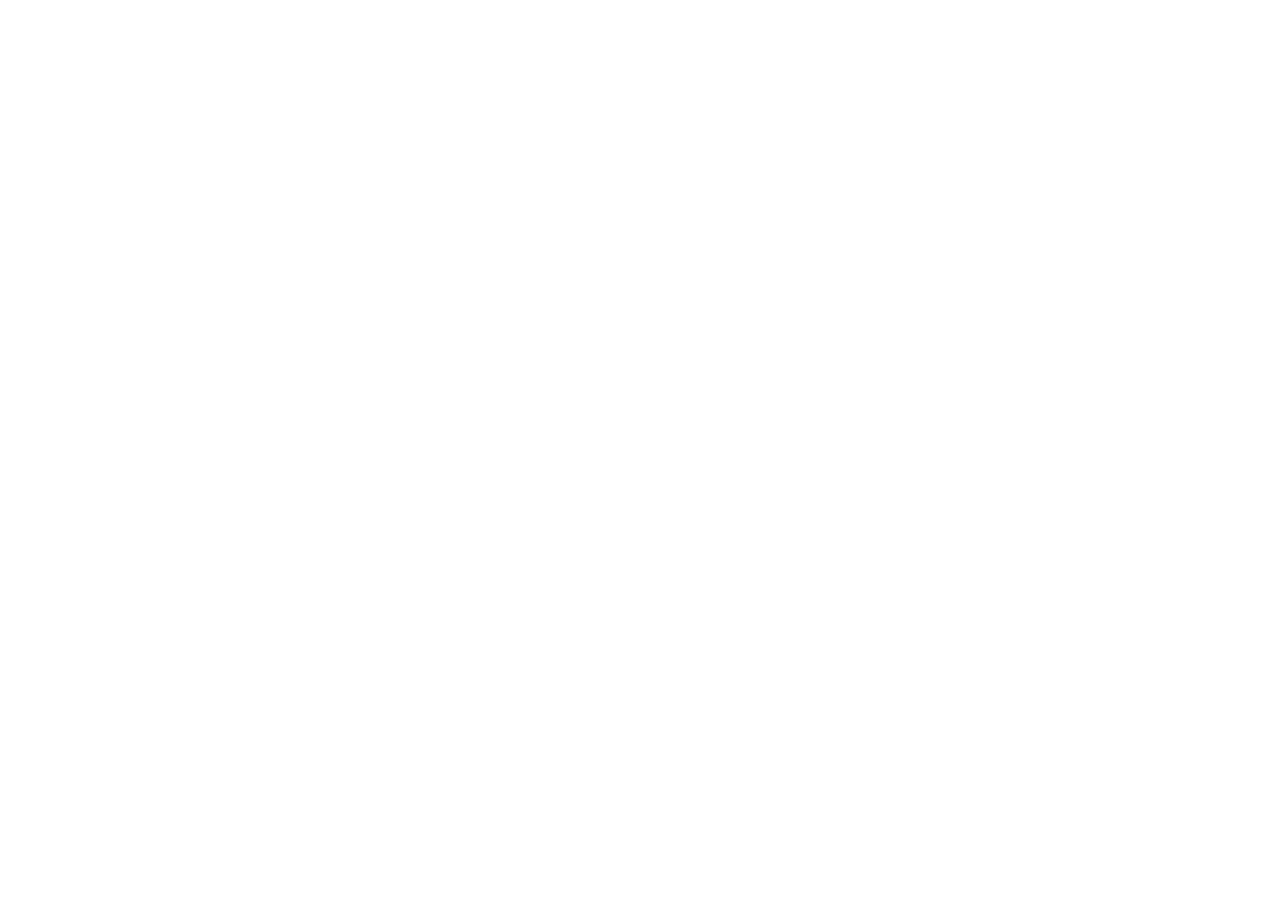
==== index.html @ 06be6895 "First Commit" ====
<!DOCTYPE html>
<html lang="en">

<head>
    <meta charset="UTF-8">
    <meta http-equiv="X-UA-Compatible" content="IE=edge">
    <meta name="viewport" content="width=device-width, initial-scale=1.0">
    <title>Document</title>
</head>

<body>

</body>

</html>
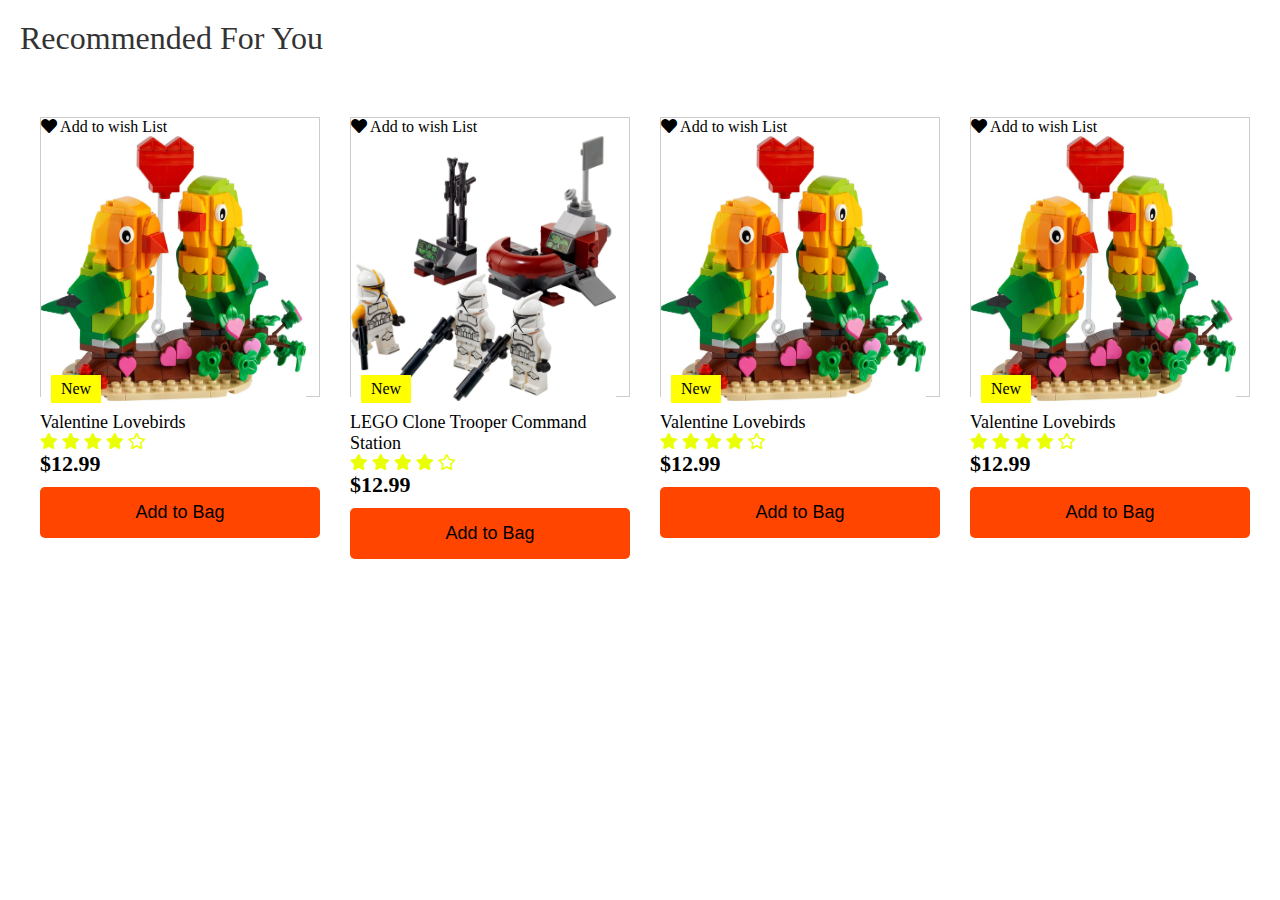
==== commit bce5c847: "First Commit" ====
--- a/index.html
+++ b/index.html
@@ -6,10 +6,98 @@
     <meta http-equiv="X-UA-Compatible" content="IE=edge">
     <meta name="viewport" content="width=device-width, initial-scale=1.0">
     <title>Document</title>
+    <link rel="stylesheet" href="style.css">
+    <!-- font awesome cdn link -->
+
+    <link rel="stylesheet" href="https://cdnjs.cloudflare.com/ajax/libs/font-awesome/5.15.4/css/all.min.css">
 </head>
 
 <body>
 
+    <h2>Recommended For You</h2>
+    <div class="container">
+
+        <div class="boxes">
+            <div class="box">
+                <div class="cardImage">
+                    <a class="wish" href="#"> <i class="fas fa-heart"></i> Add to wish List</a>
+                    <img src="./images/Valentine Lovebirds.jpg" alt="">
+                    <p class="new">New</p>
+                </div>
+                <a href="#">Valentine Lovebirds</a>
+                <div class="stars">
+                    <i class="fas fa-star"></i>
+                    <i class="fas fa-star"></i>
+                    <i class="fas fa-star"></i>
+                    <i class="fas fa-star"></i>
+                    <i class="far fa-star"></i>
+                </div>
+                <p class="price">$12.99</p>
+                <input type="button" value="Add to Bag">
+            </div>
+
+        </div>
+        <div class="boxes">
+            <div class="box">
+                <div class="cardImage">
+                    <a class="wish" href="#"> <i class="fas fa-heart"></i> Add to wish List</a>
+                    <img src="./images/40558 LEGO Star Wars Clone Trooper Command Station.jpg" alt="">
+                    <p class="new">New</p>
+                </div>
+                <a href="#">LEGO Clone Trooper Command Station</a>
+                <div class="stars">
+                    <i class="fas fa-star"></i>
+                    <i class="fas fa-star"></i>
+                    <i class="fas fa-star"></i>
+                    <i class="fas fa-star"></i>
+                    <i class="far fa-star"></i>
+                </div>
+                <p class="price">$12.99</p>
+                <input type="button" value="Add to Bag">
+            </div>
+
+        </div>
+        <div class="boxes">
+            <div class="box">
+                <div class="cardImage">
+                    <a class="wish" href="#"> <i class="fas fa-heart"></i> Add to wish List</a>
+                    <img src="./images/Valentine Lovebirds.jpg" alt="">
+                    <p class="new">New</p>
+                </div>
+                <a href="#">Valentine Lovebirds</a>
+                <div class="stars">
+                    <i class="fas fa-star"></i>
+                    <i class="fas fa-star"></i>
+                    <i class="fas fa-star"></i>
+                    <i class="fas fa-star"></i>
+                    <i class="far fa-star"></i>
+                </div>
+                <p class="price">$12.99</p>
+                <input type="button" value="Add to Bag">
+            </div>
+
+        </div>
+        <div class="boxes">
+            <div class="box">
+                <div class="cardImage">
+                    <a class="wish" href="#"> <i class="fas fa-heart"></i> Add to wish List</a>
+                    <img src="./images/Valentine Lovebirds.jpg" alt="">
+                    <p class="new">New</p>
+                </div>
+                <a href="#">Valentine Lovebirds</a>
+                <div class="stars">
+                    <i class="fas fa-star"></i>
+                    <i class="fas fa-star"></i>
+                    <i class="fas fa-star"></i>
+                    <i class="fas fa-star"></i>
+                    <i class="far fa-star"></i>
+                </div>
+                <p class="price">$12.99</p>
+                <input type="button" value="Add to Bag">
+            </div>
+
+        </div>
+    </div>
 </body>
 
 </html>--- a/style.css
+++ b/style.css
@@ -0,0 +1,109 @@
+* {
+    margin: 0;
+    padding: 0;
+    box-sizing: border-box;
+    text-decoration: none;
+}
+
+.container {
+    padding: 40px;
+    display: flex;
+    gap: 30px;
+}
+
+h2 {
+    font-weight: 400;
+    font-size: 2rem;
+    color: #333;
+    margin: 20px;
+}
+
+.boxes {
+    display: flex;
+    flex-direction: row;
+}
+
+.box {
+    display: flex;
+    flex-direction: column;
+}
+
+.box a {
+    font-size: 18px;
+    color: black;
+    margin-top: 5px;
+}
+
+.box input {
+    padding: 15px;
+    text-align: center;
+    border-radius: 5px;
+    outline: none;
+    border: none;
+    background-color: orangered;
+    font-size: 18px;
+    font-weight: 500;
+}
+
+.box input:hover {
+    border: 1px solid orangered;
+    background-color: white;
+}
+
+.box a:hover {
+    text-decoration: underline;
+}
+
+.box .price {
+    text-align: left;
+    color: black;
+    font-size: 22px;
+    font-weight: bold;
+    margin-left: 0;
+    margin-bottom: 10px;
+}
+
+.cardImage {
+    border: 1px solid #ccc;
+    height: 280px;
+    width: 280px;
+    margin-bottom: 10px;
+}
+
+.cardImage img {
+    height: 265px;
+    width: 265px;
+    overflow: hidden;
+    transition: 1s;
+    z-index: -5;
+}
+
+.cardImage img:hover {
+    transform: scale(1.2);
+}
+
+.cardImage a {
+    font-size: 16px;
+    z-index: 23;
+    background-color: white;
+    left: 20px;
+}
+
+.cardImage p {
+    position: relative;
+    z-index: 20;
+    color: black;
+    margin: 0;
+    font-size: 16px;
+    background-color: yellow;
+    text-align: center;
+    padding: 5px;
+    width: 50px;
+    top: -30px;
+    left: 10px;
+}
+
+.stars i {
+    font-size: 1rem;
+    color: #eaff05;
+}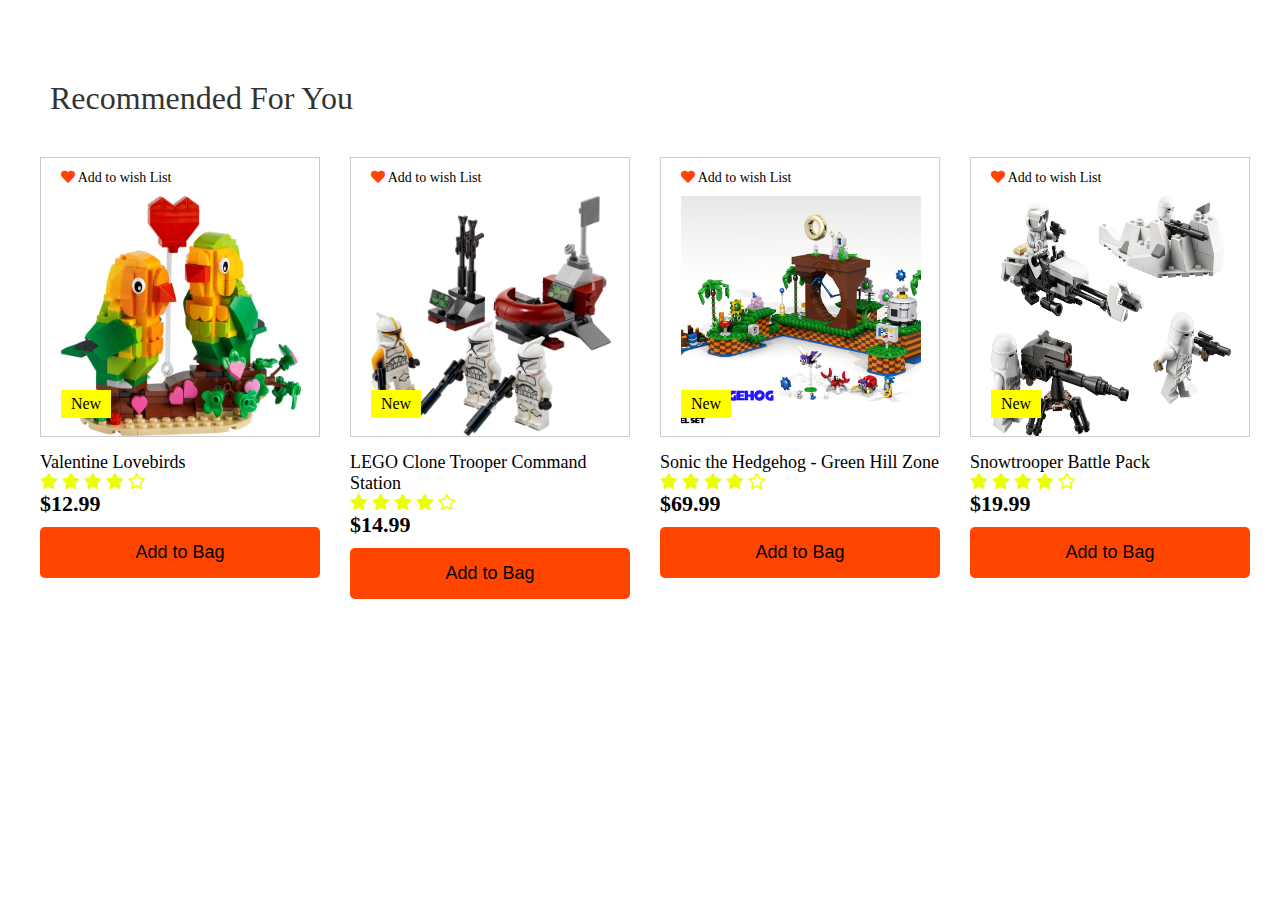
==== commit 80cd8bd8: "First Commit" ====
--- a/index.html
+++ b/index.html
@@ -52,7 +52,7 @@
                     <i class="fas fa-star"></i>
                     <i class="far fa-star"></i>
                 </div>
-                <p class="price">$12.99</p>
+                <p class="price">$14.99</p>
                 <input type="button" value="Add to Bag">
             </div>
 
@@ -61,10 +61,10 @@
             <div class="box">
                 <div class="cardImage">
                     <a class="wish" href="#"> <i class="fas fa-heart"></i> Add to wish List</a>
-                    <img src="./images/Valentine Lovebirds.jpg" alt="">
+                    <img src="./images/Sonic The Hedgehog_ Green Hill Zone Modular Level Set.png" alt="">
                     <p class="new">New</p>
                 </div>
-                <a href="#">Valentine Lovebirds</a>
+                <a href="#">Sonic the Hedgehog - Green Hill Zone</a>
                 <div class="stars">
                     <i class="fas fa-star"></i>
                     <i class="fas fa-star"></i>
@@ -72,7 +72,7 @@
                     <i class="fas fa-star"></i>
                     <i class="far fa-star"></i>
                 </div>
-                <p class="price">$12.99</p>
+                <p class="price">$69.99</p>
                 <input type="button" value="Add to Bag">
             </div>
 
@@ -81,10 +81,10 @@
             <div class="box">
                 <div class="cardImage">
                     <a class="wish" href="#"> <i class="fas fa-heart"></i> Add to wish List</a>
-                    <img src="./images/Valentine Lovebirds.jpg" alt="">
+                    <img src="./images/75320 LEGO Star Wars Snowtrooper Battle Pack.jpg" alt="">
                     <p class="new">New</p>
                 </div>
-                <a href="#">Valentine Lovebirds</a>
+                <a href="#">Snowtrooper Battle Pack</a>
                 <div class="stars">
                     <i class="fas fa-star"></i>
                     <i class="fas fa-star"></i>
@@ -92,7 +92,7 @@
                     <i class="fas fa-star"></i>
                     <i class="far fa-star"></i>
                 </div>
-                <p class="price">$12.99</p>
+                <p class="price">$19.99</p>
                 <input type="button" value="Add to Bag">
             </div>
 
--- a/style.css
+++ b/style.css
@@ -15,7 +15,8 @@
     font-weight: 400;
     font-size: 2rem;
     color: #333;
-    margin: 20px;
+    margin-left: 50px;
+    margin-top: 80px;
 }
 
 .boxes {
@@ -50,6 +51,18 @@
     background-color: white;
 }
 
+.box .cardImage a {
+    position: relative;
+    left: 20px;
+    top: 10px;
+    font-size: 14px;
+    z-index: 23;
+}
+
+.box .cardImage a i {
+    color: orangered;
+}
+
 .box a:hover {
     text-decoration: underline;
 }
@@ -68,25 +81,20 @@
     height: 280px;
     width: 280px;
     margin-bottom: 10px;
+    overflow: hidden;
 }
 
 .cardImage img {
-    height: 265px;
-    width: 265px;
-    overflow: hidden;
+    position: relative;
+    height: 240px;
+    width: 240px;
     transition: 1s;
-    z-index: -5;
+    left: 20px;
+    top: 20px;
 }
 
 .cardImage img:hover {
-    transform: scale(1.2);
-}
-
-.cardImage a {
-    font-size: 16px;
-    z-index: 23;
-    background-color: white;
-    left: 20px;
+    transform: scale(1.1);
 }
 
 .cardImage p {
@@ -100,7 +108,7 @@
     padding: 5px;
     width: 50px;
     top: -30px;
-    left: 10px;
+    left: 20px;
 }
 
 .stars i {
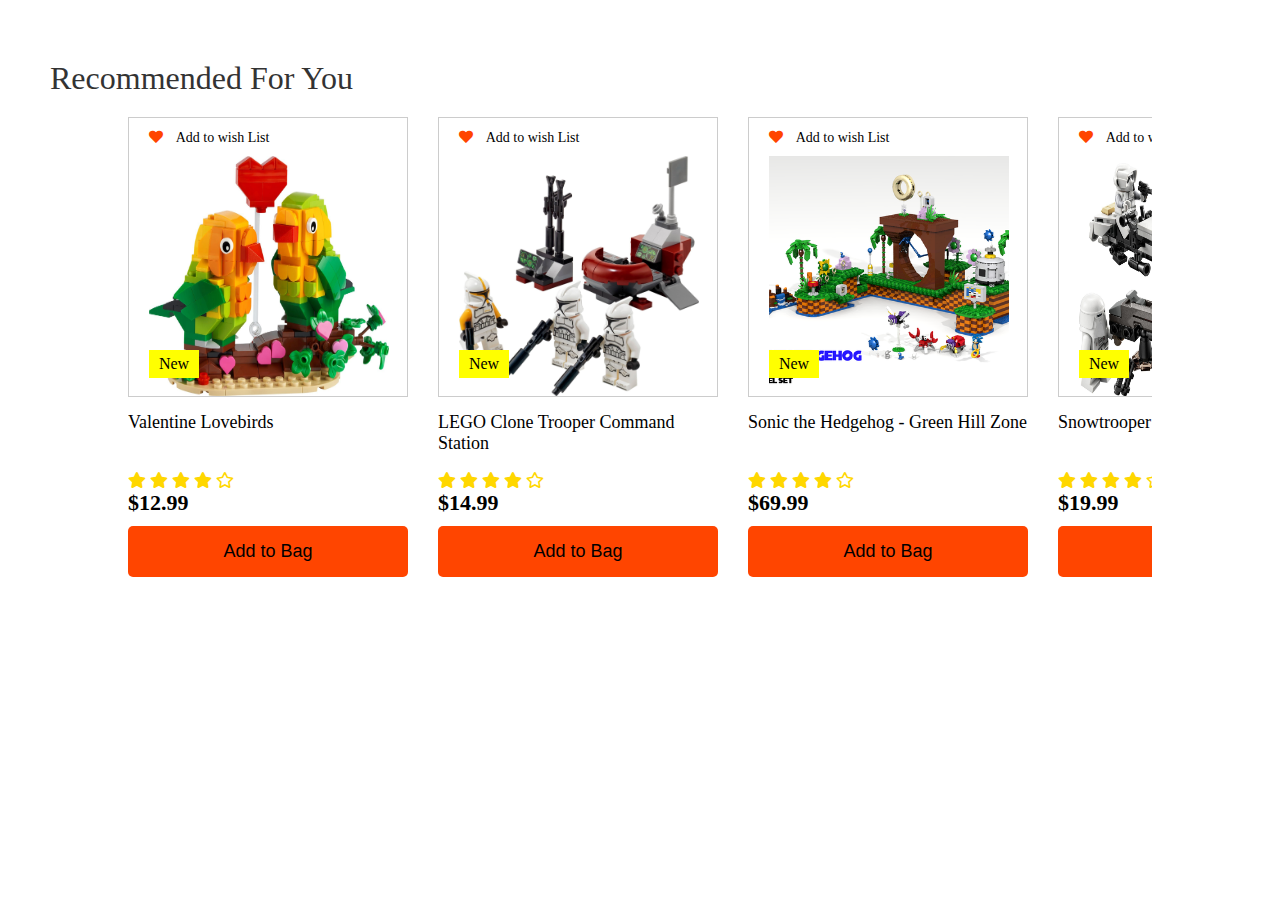
==== commit 27188a63: "Recommended" ====
--- a/index.html
+++ b/index.html
@@ -17,7 +17,10 @@
     <h2>Recommended For You</h2>
     <div class="container">
 
+        <!-- Boxes -->
         <div class="boxes">
+
+            <!-- box 1 -->
             <div class="box">
                 <div class="cardImage">
                     <a class="wish" href="#"> <i class="fas fa-heart"></i> Add to wish List</a>
@@ -35,9 +38,7 @@
                 <p class="price">$12.99</p>
                 <input type="button" value="Add to Bag">
             </div>
-
-        </div>
-        <div class="boxes">
+            <!-- box 2 -->
             <div class="box">
                 <div class="cardImage">
                     <a class="wish" href="#"> <i class="fas fa-heart"></i> Add to wish List</a>
@@ -56,8 +57,7 @@
                 <input type="button" value="Add to Bag">
             </div>
 
-        </div>
-        <div class="boxes">
+            <!-- box 3 -->
             <div class="box">
                 <div class="cardImage">
                     <a class="wish" href="#"> <i class="fas fa-heart"></i> Add to wish List</a>
@@ -76,8 +76,7 @@
                 <input type="button" value="Add to Bag">
             </div>
 
-        </div>
-        <div class="boxes">
+            <!-- box 4 -->
             <div class="box">
                 <div class="cardImage">
                     <a class="wish" href="#"> <i class="fas fa-heart"></i> Add to wish List</a>
@@ -96,6 +95,82 @@
                 <input type="button" value="Add to Bag">
             </div>
 
+            <!-- box 1 -->
+            <div class="box">
+                <div class="cardImage">
+                    <a class="wish" href="#"> <i class="fas fa-heart"></i> Add to wish List</a>
+                    <img src="./images/Valentine Lovebirds.jpg" alt="">
+                    <p class="new">New</p>
+                </div>
+                <a href="#">Valentine Lovebirds</a>
+                <div class="stars">
+                    <i class="fas fa-star"></i>
+                    <i class="fas fa-star"></i>
+                    <i class="fas fa-star"></i>
+                    <i class="fas fa-star"></i>
+                    <i class="far fa-star"></i>
+                </div>
+                <p class="price">$12.99</p>
+                <input type="button" value="Add to Bag">
+            </div>
+            <!-- box 2 -->
+            <div class="box">
+                <div class="cardImage">
+                    <a class="wish" href="#"> <i class="fas fa-heart"></i> Add to wish List</a>
+                    <img src="./images/40558 LEGO Star Wars Clone Trooper Command Station.jpg" alt="">
+                    <p class="new">New</p>
+                </div>
+                <a href="#">LEGO Clone Trooper Command Station</a>
+                <div class="stars">
+                    <i class="fas fa-star"></i>
+                    <i class="fas fa-star"></i>
+                    <i class="fas fa-star"></i>
+                    <i class="fas fa-star"></i>
+                    <i class="far fa-star"></i>
+                </div>
+                <p class="price">$14.99</p>
+                <input type="button" value="Add to Bag">
+            </div>
+
+            <!-- box 3 -->
+            <div class="box">
+                <div class="cardImage">
+                    <a class="wish" href="#"> <i class="fas fa-heart"></i> Add to wish List</a>
+                    <img src="./images/Sonic The Hedgehog_ Green Hill Zone Modular Level Set.png" alt="">
+                    <p class="new">New</p>
+                </div>
+                <a href="#">Sonic the Hedgehog - Green Hill Zone</a>
+                <div class="stars">
+                    <i class="fas fa-star"></i>
+                    <i class="fas fa-star"></i>
+                    <i class="fas fa-star"></i>
+                    <i class="fas fa-star"></i>
+                    <i class="far fa-star"></i>
+                </div>
+                <p class="price">$69.99</p>
+                <input type="button" value="Add to Bag">
+            </div>
+
+            <!-- box 4 -->
+            <div class="box">
+                <div class="cardImage">
+                    <a class="wish" href="#"> <i class="fas fa-heart"></i> Add to wish List</a>
+                    <img src="./images/75320 LEGO Star Wars Snowtrooper Battle Pack.jpg" alt="">
+                    <p class="new">New</p>
+                </div>
+                <a href="#">Snowtrooper Battle Pack</a>
+                <div class="stars">
+                    <i class="fas fa-star"></i>
+                    <i class="fas fa-star"></i>
+                    <i class="fas fa-star"></i>
+                    <i class="fas fa-star"></i>
+                    <i class="far fa-star"></i>
+                </div>
+                <p class="price">$19.99</p>
+                <input type="button" value="Add to Bag">
+            </div>
+
+
         </div>
     </div>
 </body>
--- a/style.css
+++ b/style.css
@@ -5,10 +5,13 @@
     text-decoration: none;
 }
 
+html {
+    scroll-behavior: smooth;
+}
+
 .container {
-    padding: 40px;
     display: flex;
-    gap: 30px;
+    justify-content: center;
 }
 
 h2 {
@@ -16,23 +19,30 @@
     font-size: 2rem;
     color: #333;
     margin-left: 50px;
-    margin-top: 80px;
+    margin-top: 60px;
 }
 
 .boxes {
     display: flex;
     flex-direction: row;
+    gap: 30px;
+    margin-top: 20px;
+    margin: 20px;
+    width: 80%;
+    overflow-x: scroll;
 }
 
 .box {
     display: flex;
     flex-direction: column;
+    height: 500px;
 }
 
 .box a {
     font-size: 18px;
     color: black;
     margin-top: 5px;
+    height: 30px;
 }
 
 .box input {
@@ -61,6 +71,7 @@
 
 .box .cardImage a i {
     color: orangered;
+    margin-right: 10px;
 }
 
 .box a:hover {
@@ -113,5 +124,6 @@
 
 .stars i {
     font-size: 1rem;
-    color: #eaff05;
+    color: gold;
+    margin-top: 30px;
 }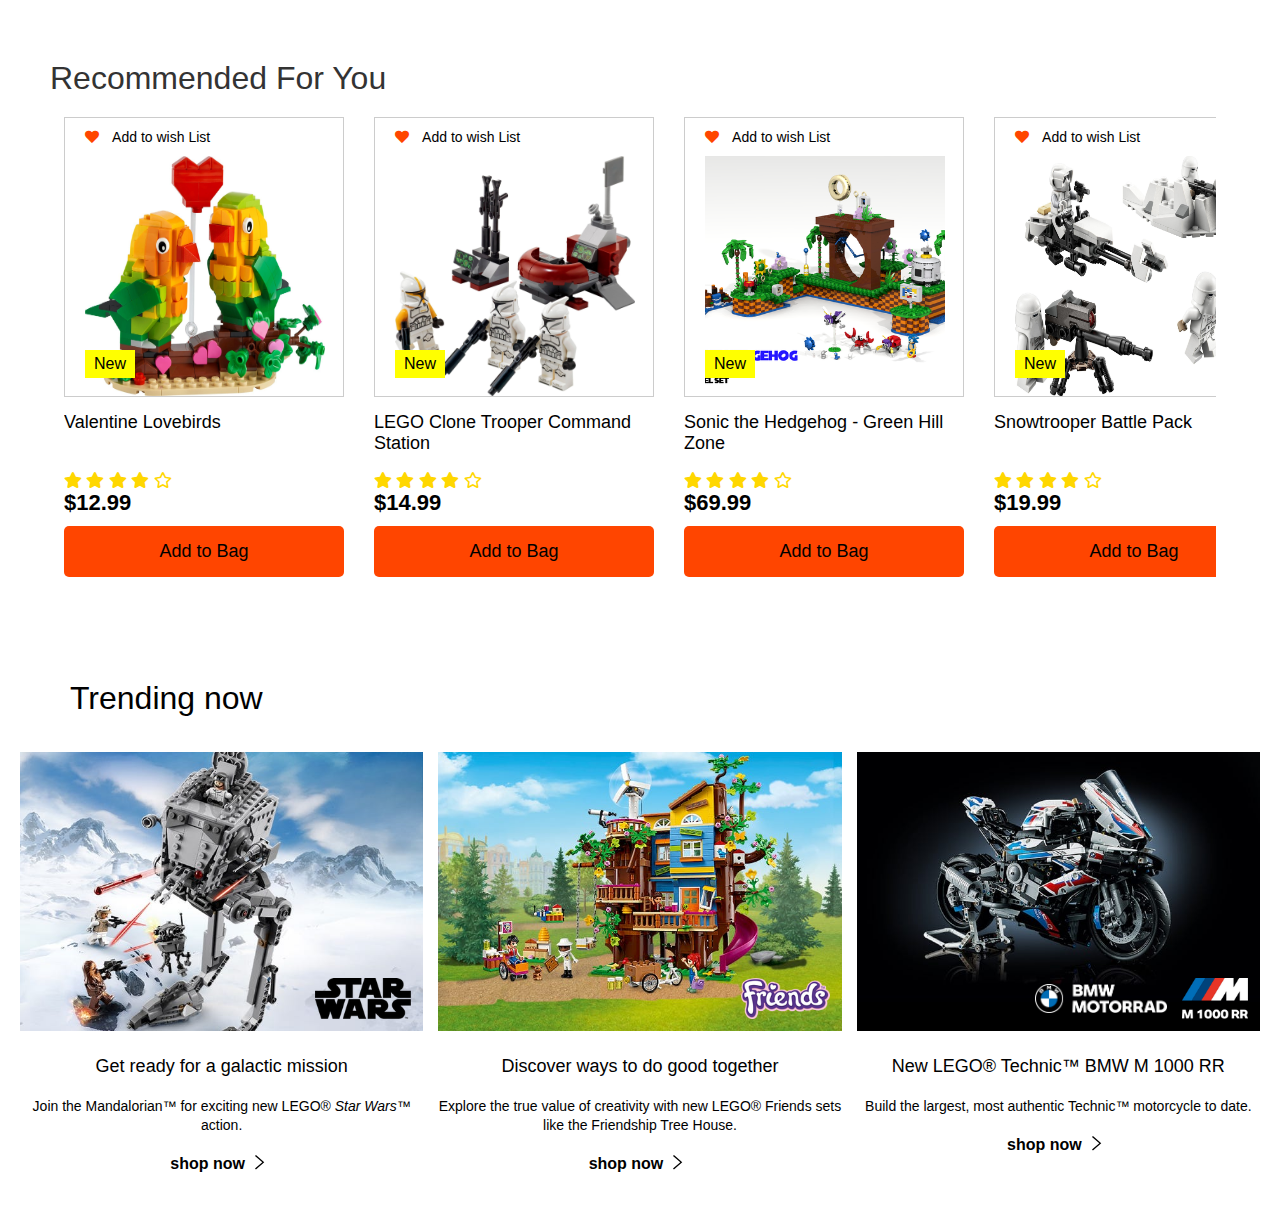
==== commit 9a44bbae: "Add trending section" ====
--- a/index.html
+++ b/index.html
@@ -10,6 +10,7 @@
     <!-- font awesome cdn link -->
 
     <link rel="stylesheet" href="https://cdnjs.cloudflare.com/ajax/libs/font-awesome/5.15.4/css/all.min.css">
+    <link rel="stylesheet" href="css/trending.css">
 </head>
 
 <body>
@@ -173,6 +174,98 @@
 
         </div>
     </div>
+    
+    <div class="container">
+        <section class="trend">
+            <div class="card-content">
+                <div class="card-inner-content">
+                    <h2 class="base-text">
+                        Trending now
+                    </h2>
+                </div>
+                <div class="card-outer-content">
+                    <div class="card">
+
+                        <a href="#">
+                            <div class="imgewrapper mm">
+                                <div class="image ">
+                                    <img class= "imgveiw" src="images/robot-Block-Standard.jpeg" alt="">
+                                </div>
+                                <div class="logos">
+                                    <img class="logo gg" src="images/starWars_logo_pos_300w.png" alt="">
+                                </div>
+                            </div>
+                            <div class="details dd" >
+                                <h3 class="header">Get ready for a galactic mission</h3>
+                                <p class="parag">Join the Mandalorian™ for exciting new LEGO® <i>Star Wars™</i> action.</p>
+                                <div class="shop">
+                                    <span class="shopSpan">
+                                        shop now
+                                    </span>
+                                    <svg class="arrow"  height="28" width="18" viewBox="0 0 35 35" xmlns="http://www.w3.org/2000/svg">
+                                        <path   d="M 1.825 28 L 18 14 L 1.825 0 L 0 1.715 L 14.196 14 L 0 26.285 Z"
+                                        fill="currentColor"/>
+                                      </svg>
+                                </div>
+                            </div>
+                        </a>
+                    </div>
+                    <div class="card ">
+                        <a href="#">
+                            <div class="imgewrapper mm">
+                                <div class="image ">
+                                    <img class="imgveiw" src="images/41703-Friends-202201-Content-Block-Standard.jpeg" alt="">
+                                </div>
+                                <div class="logos">
+                                    <img class="logo gg" src="images/friends_logo_300w.png" alt="">
+                                </div>
+                            </div>
+                            <div class="details dd" >
+                                <h3 class="header">Discover ways to do good together</h3>
+                                <p class="parag">Explore the true value of creativity with new LEGO® Friends sets like the Friendship Tree House.</p>
+                                <div class="shop">
+                                    <span class="shopSpan">
+                                        shop now
+                                    </span>
+                                    <svg class="arrow"  height="28" width="18" viewBox="0 0 35 35" xmlns="http://www.w3.org/2000/svg">
+                                        <path   d="M 1.825 28 L 18 14 L 1.825 0 L 0 1.715 L 14.196 14 L 0 26.285 Z"
+                                        fill="currentColor"/>
+                                      </svg>
+                                </div>
+                            </div>
+                        </a>
+                    </div>
+                    <div class="card ">
+                        <a href="#">
+                            <div class="imgewrapper mm">
+                                <div class="image ">
+                                    <img class= "imgveiw" src="images/04-42130-Technic-Homepage-202201-Block-Standard-Product.jpeg" alt="">
+                                </div>
+                                <div class="logos">
+                                    <img class="logo gg" src="images/bmw_motorad_logo-neg_100h.png">
+                                    <img class="logo gg" src="images/bmw_m1000_logo-neg_100h.png" >
+                                </div>
+                            </div>
+                            <div class="details dd" >
+                                <h3 class="header">New LEGO® Technic™ BMW M 1000 RR</h3>
+                                <p class="parag">Build the largest, most authentic Technic™ motorcycle to date.</p>
+                                <div class="shop">
+                                    <span class="shopSpan">
+                                        shop now
+                                    </span>
+                                    <svg class=" arrow"  height="28" width="18" viewBox="0 0 35 35" xmlns="http://www.w3.org/2000/svg">
+                                        <path   d="M 1.825 28 L 18 14 L 1.825 0 L 0 1.715 L 14.196 14 L 0 26.285 Z"
+                                        fill="currentColor"/>
+                                      </svg>
+                                </div>
+                            </div>
+                            
+                        </a>
+                    </div>
+                </div>
+            </div>
+        </section>
+    </div>
 </body>
 
 </html>--- a/style.css
+++ b/style.css
@@ -28,7 +28,7 @@
     gap: 30px;
     margin-top: 20px;
     margin: 20px;
-    width: 80%;
+    width: 90%;
     overflow-x: scroll;
 }
 
--- a/css/trending.css
+++ b/css/trending.css
@@ -0,0 +1,199 @@
+body{
+    font-family:sans-serif;
+}
+*{
+    margin: 0px;
+    padding: 0px;
+}
+.container{
+    width: 100%;
+    max-width: 100rem;
+    margin: 0px auto;
+}
+.trend{
+    padding: 1.25rem;
+}
+@media screen and (min-width: 601px){  
+    .trend {
+    padding: 1.875rem 1.25rem;
+    }
+}
+@media screen and (min-width: 901px){
+    .trend {
+    padding: 2.5rem 1.25rem;
+    }
+}
+.base-text{
+    font-size: 1.25rem;
+    line-height: 1.9375rem;
+    font-weight: 400;
+    margin-bottom: 0.9375rem;
+    margin-top: 0px;
+    color: rgb(0, 0, 0);
+}
+@media screen and (min-width: 601px){
+    .base-text{
+        font-size: 1.5rem;
+        line-height: 2.3125rem;
+    }
+}
+@media screen and (min-width: 901px){
+    .base-text{
+    margin-bottom: 2rem;
+    font-size: 2rem;
+    line-height: 2.6875rem;
+    }
+}
+.card-content{
+    display: flex;
+    flex-flow: row wrap;
+}
+.card-inner-content{
+    display: flex;
+    flex-direction: column;
+    width: 100%;
+}
+.card-outer-content{
+    display: flex;
+    flex-direction: column;
+    width: 100%;
+}
+.card{
+    display: block;
+    margin-bottom: 1.875rem;
+}
+@media screen and (min-width: 601px){
+    .card{
+        width: 33.3333%;
+        margin-right: 0.9375rem;
+        margin-bottom: 0px;
+    }
+}
+@media screen and (min-width: 601px){
+    .card:last-of-type {
+        margin-right: 0px;
+    }
+}
+.card a{
+    display: block;
+    text-decoration: none;
+    background-color: #f34c4c00
+}
+.mm {
+    position: relative;
+    height: 0px;
+    padding-top: 69.29%;
+}
+.image {
+    display: inline-block;
+    vertical-align: middle;
+    opacity: 1;
+    position: absolute;
+    inset: 0px;
+}
+.image img{
+    position: absolute;
+    inset: 0px;
+}
+.imgveiw {
+    display: inline-block;
+    vertical-align: middle;
+    max-width: 100%;
+    object-fit: cover;
+    width: 100%;
+    height: 100%;
+    position: absolute;
+    inset: 0px;
+}
+.logos {
+    pointer-events: none;
+    display: flex;
+    -webkit-box-align: center;
+    align-items: center;
+    -webkit-box-pack: end;
+    justify-content: flex-end;
+    position: absolute;
+    bottom: 0.625rem;
+    right: 0.625rem;
+    left: 0.625rem;
+    height: 15%;
+    max-height: 3.125rem;
+    min-height: 1.875rem;
+}
+@media screen and (min-width: 901px){
+    .logos {
+    bottom: 0.75rem;
+    right: 0.75rem;
+    left: 0.75rem;
+    }
+}
+.logo {
+    display: inline-block;
+    vertical-align: middle;
+    max-width: 100%;
+    object-fit: cover;
+    width: auto;
+    height: auto;
+    margin-left: 0.9375rem;
+}
+.gg {
+    max-width: 35%;
+    max-height: 100%;
+}
+.dd {
+    display: flex;
+    flex-direction: column;
+    flex: 1 1 0%;
+    padding-top: 1.25rem;
+    -webkit-box-align: center;
+    align-items: center;
+}
+.header {
+    margin-top: 0px;
+    margin-bottom: 0.9375rem;
+    font-weight: 500;
+    text-align: center;
+    width: 100%;
+    color: rgb(0, 0, 0);
+    font-size: 1.125rem;
+    line-height: 1.75rem;
+}
+@media screen and (min-width: 601px){
+    .header {
+    font-size: 1.125rem;
+    line-height: 1.9rem;
+}}
+.parag {
+    text-align: center;
+    margin-top: 0px;
+    margin-bottom: 0.9375rem;
+    width: 100%;
+    color: rgb(0, 0, 0);
+    font-size: 0.875rem;
+    line-height: 1.1875rem;
+}
+.shop {
+    display: flex;
+    align-items: center;
+    justify-content: center;
+}
+.shopSpan {
+    font-size: 1rem;
+    line-height: 1.5625rem;
+    color: rgb(0, 0, 0);
+    font-weight: 600;
+}
+.arrow {
+    color: rgb(0, 0, 0);
+    margin-left: 0.625rem;
+}
+a:hover .shopSpan {
+    text-decoration: underline;
+}
+@media screen and (min-width: 601px){
+    .card-inner-content,
+    .card-outer-content{   
+        flex-direction: row;
+    }
+
+}